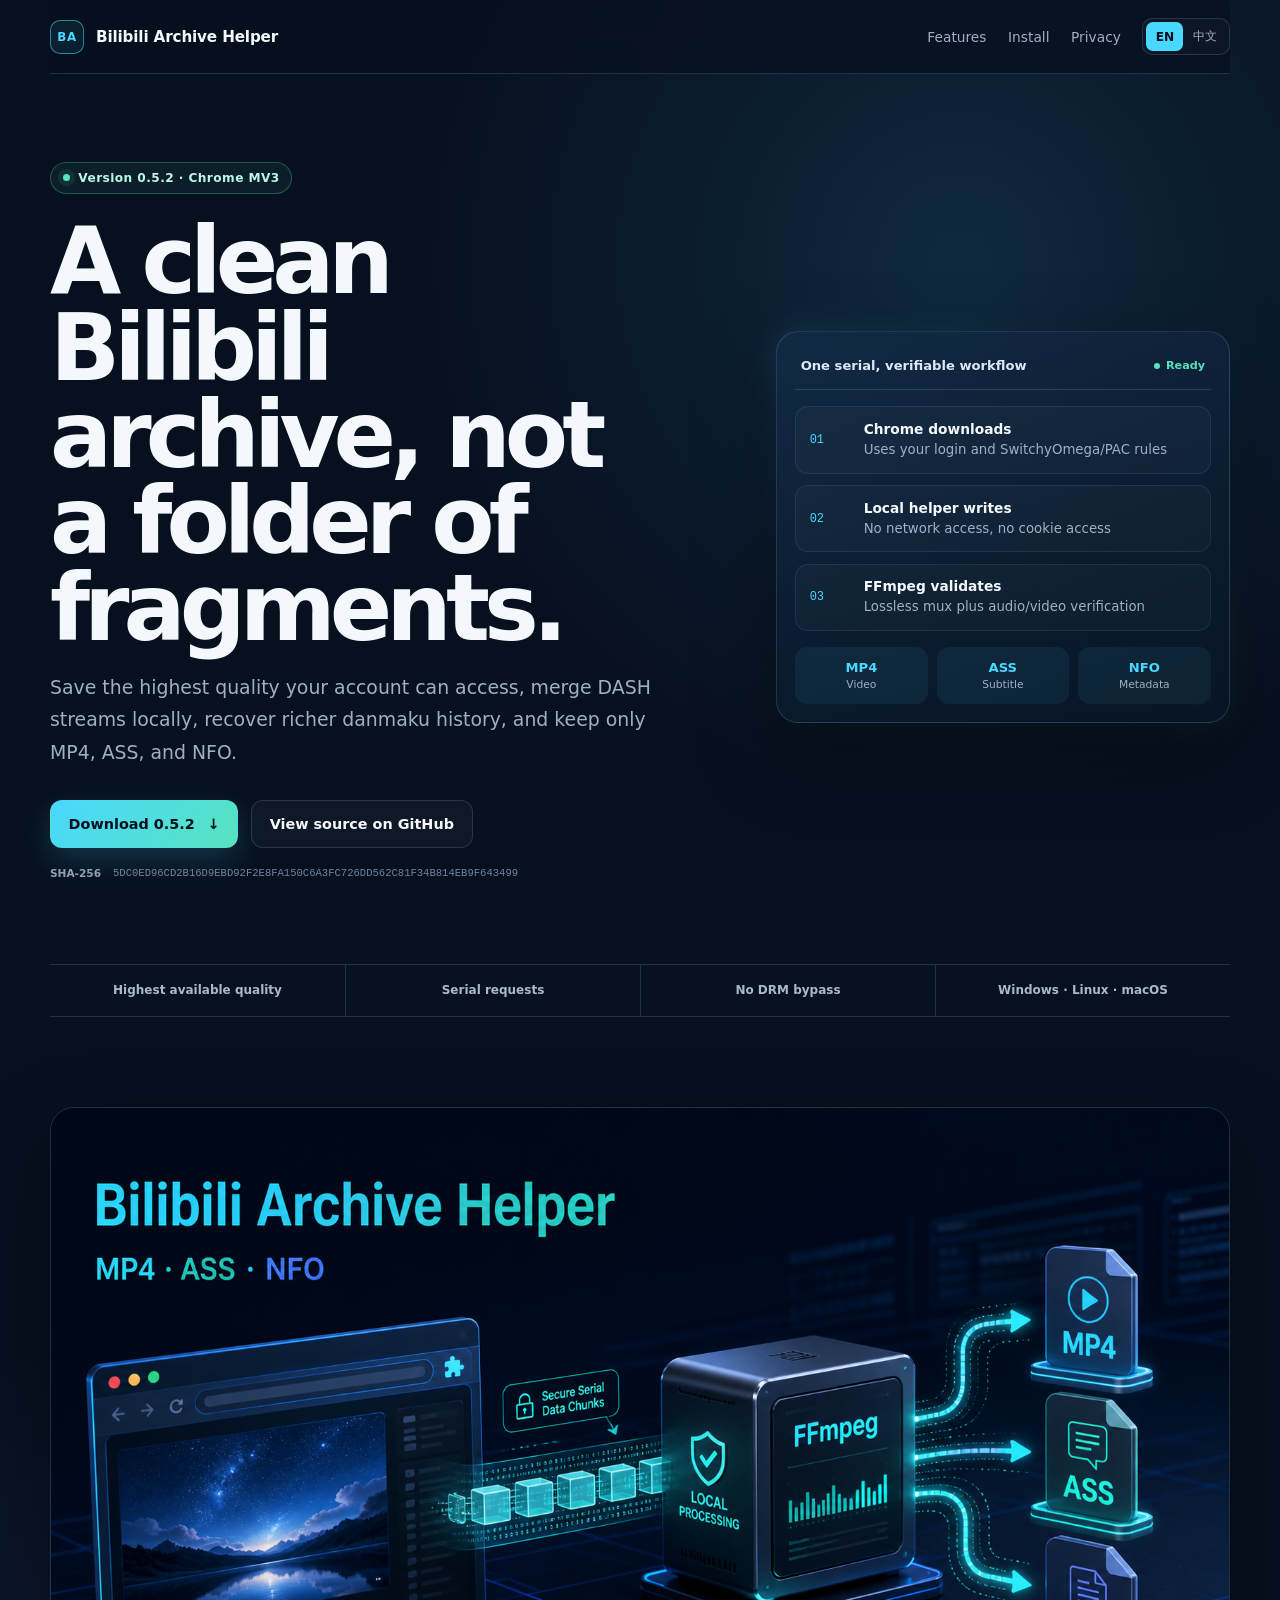
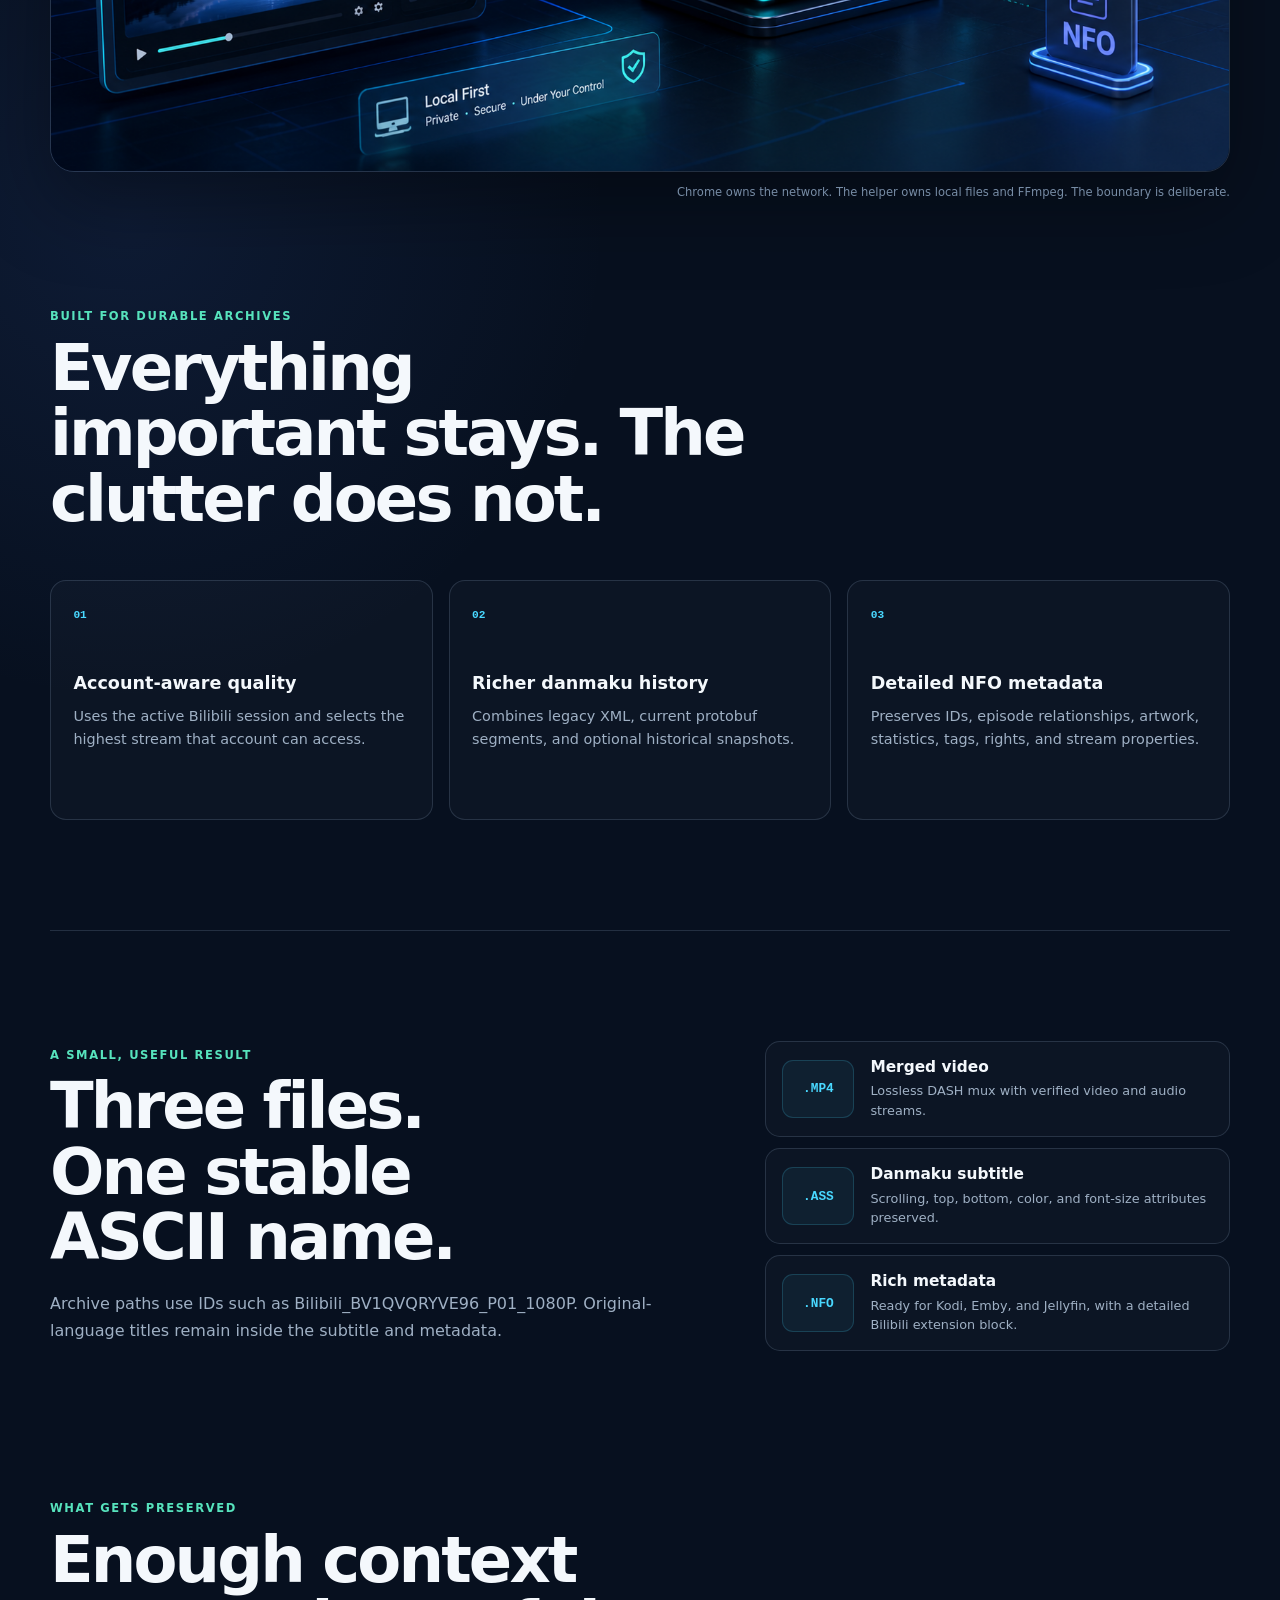
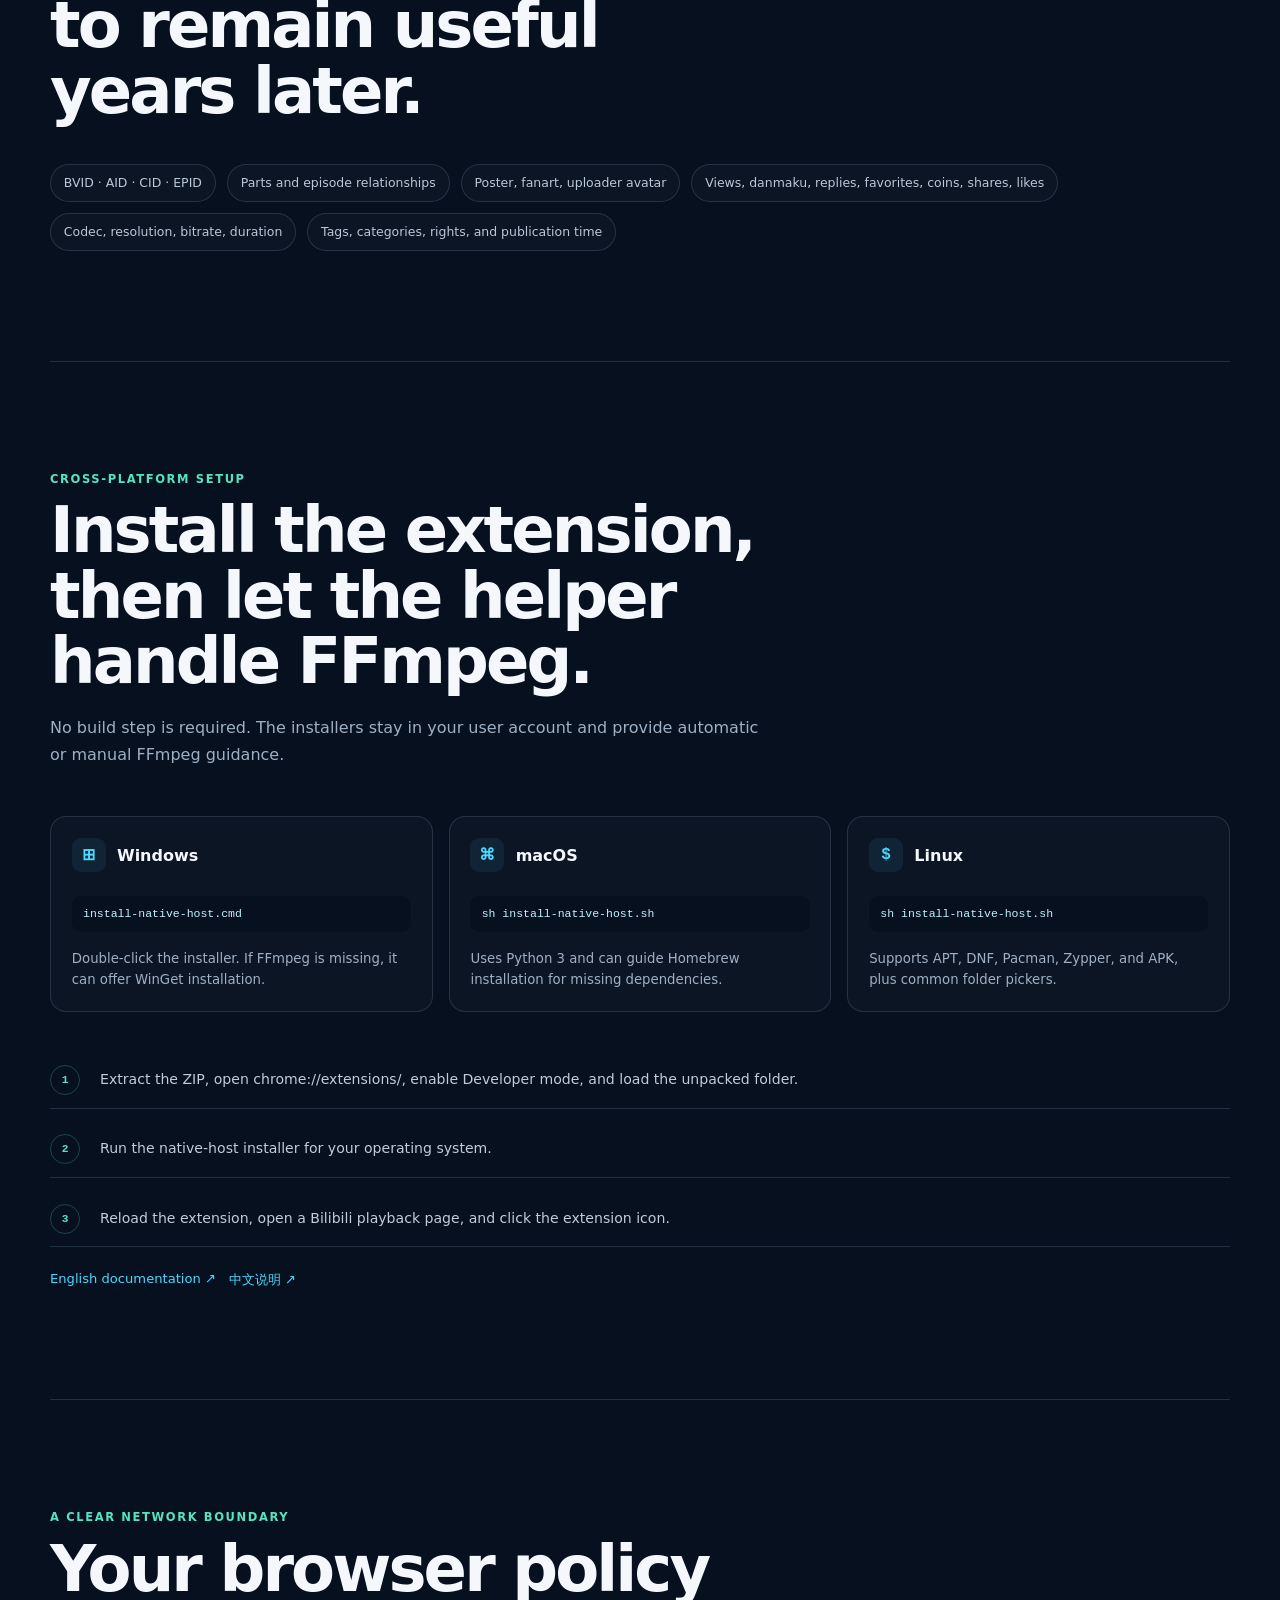
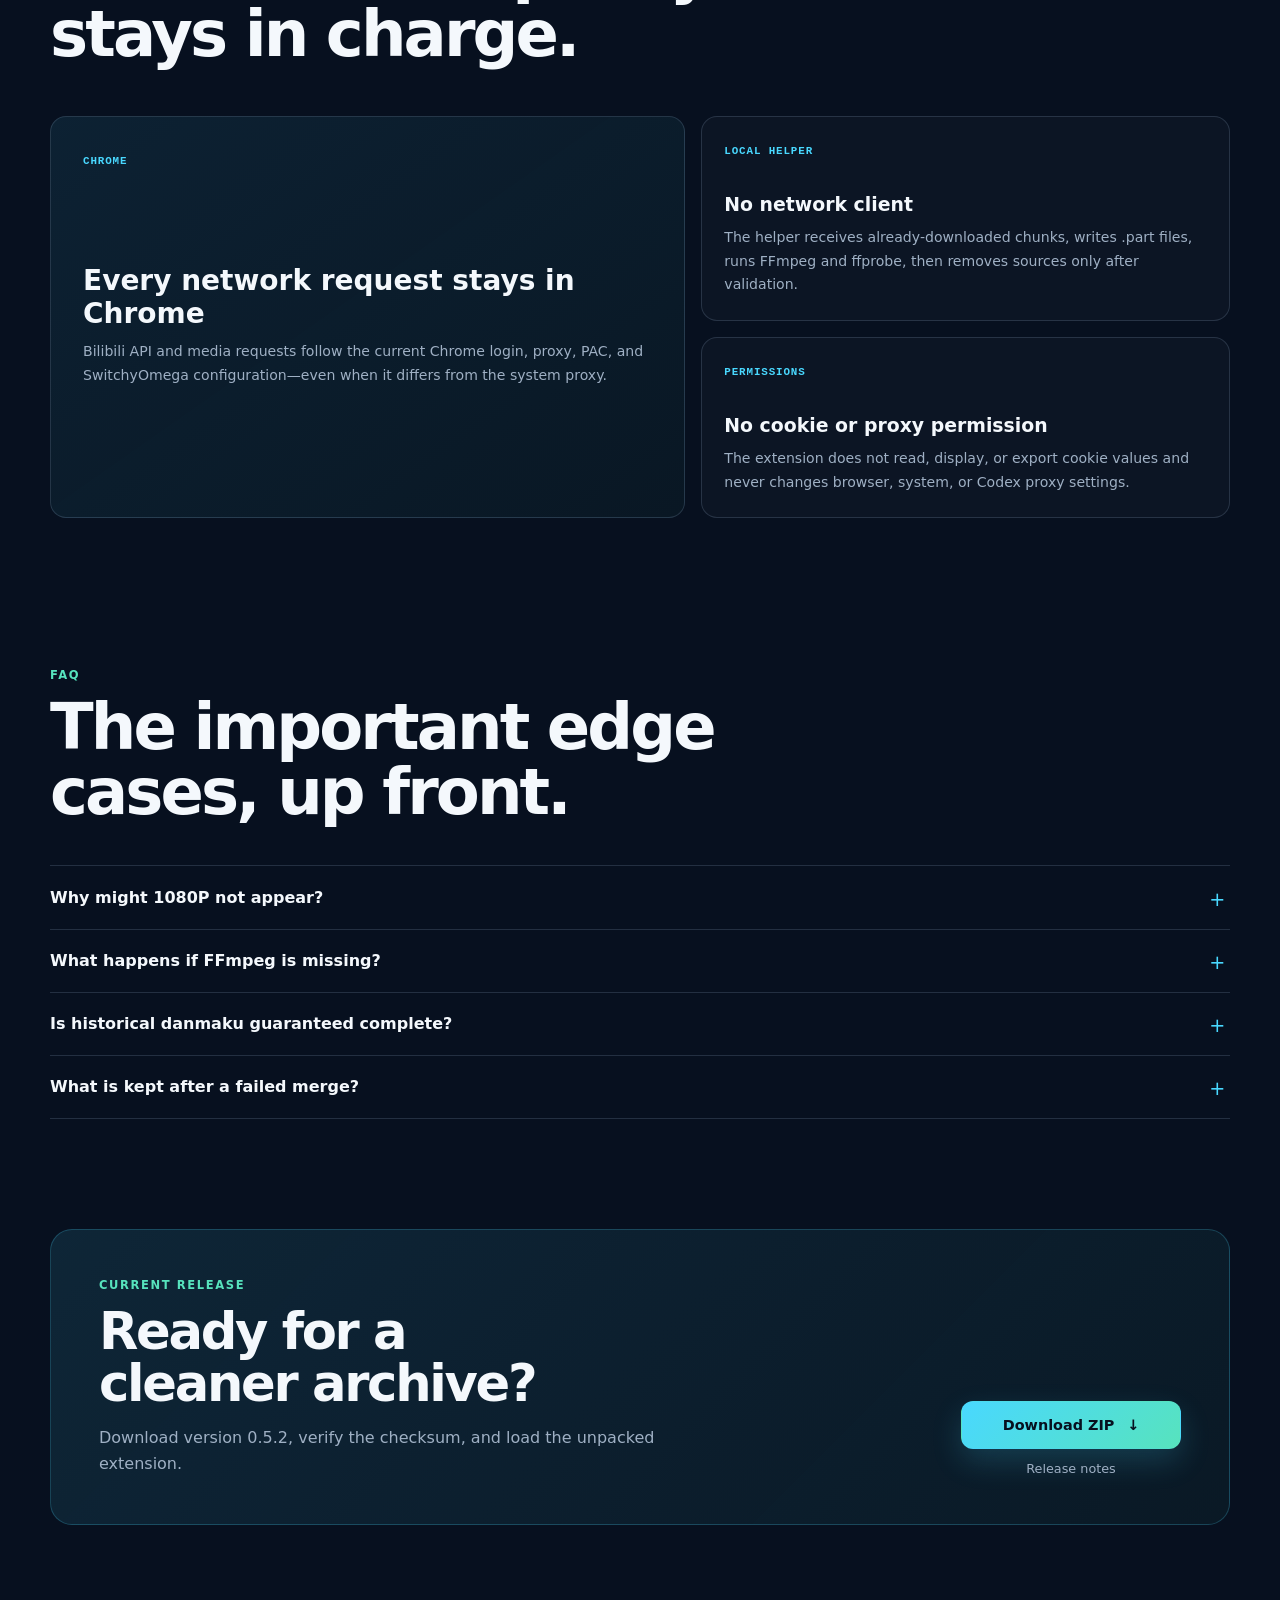
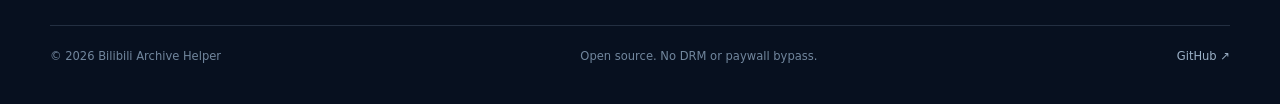
==== docs/index.html @ f1ebb1c5 "Add bilingual GitHub Pages website" ====
<!doctype html>
<html lang="en" data-language="en">
  <head>
    <meta charset="utf-8">
    <meta name="viewport" content="width=device-width, initial-scale=1">
    <meta name="theme-color" content="#07101f">
    <meta name="description" content="Archive Bilibili videos as a clean MP4, ASS subtitle, and rich NFO metadata set.">
    <meta property="og:type" content="website">
    <meta property="og:title" content="Bilibili Archive Helper">
    <meta property="og:description" content="Clean MP4, ASS, and NFO archives from the Bilibili page already open in Chrome.">
    <meta property="og:url" content="https://zhendongjia.github.io/bilibili-archive-helper/">
    <meta property="og:image" content="https://zhendongjia.github.io/bilibili-archive-helper/assets/archive-workflow.png">
    <meta name="twitter:card" content="summary_large_image">
    <meta name="twitter:title" content="Bilibili Archive Helper">
    <meta name="twitter:description" content="Clean MP4, ASS, and NFO archives from the Bilibili page already open in Chrome.">
    <meta name="twitter:image" content="https://zhendongjia.github.io/bilibili-archive-helper/assets/archive-workflow.png">
    <title>Bilibili Archive Helper</title>
    <link rel="icon" href="favicon.svg" type="image/svg+xml">
    <link rel="stylesheet" href="styles.css">
  </head>
  <body>
    <a class="skip-link" href="#main" data-copy="skip">Skip to content</a>
    <header class="site-header">
      <a class="brand" href="#top" aria-label="Bilibili Archive Helper home">
        <span class="brand-mark" aria-hidden="true">BA</span>
        <span>Bilibili Archive Helper</span>
      </a>
      <nav class="header-actions" aria-label="Primary navigation">
        <a href="#features" data-copy="navFeatures">Features</a>
        <a href="#install" data-copy="navInstall">Install</a>
        <a href="#privacy" data-copy="navPrivacy">Privacy</a>
        <div class="language-switch" role="group" aria-label="Language">
          <button type="button" data-language-choice="en" aria-pressed="true">EN</button>
          <button type="button" data-language-choice="zh-CN" aria-pressed="false">中文</button>
        </div>
      </nav>
    </header>

    <main id="main">
      <section class="hero" id="top">
        <div class="hero-copy">
          <div class="release-pill">
            <span class="pulse" aria-hidden="true"></span>
            <span data-copy="releaseLabel">Version 0.5.2 · Chrome MV3</span>
          </div>
          <h1 data-copy="heroTitle">A clean Bilibili archive, not a folder of fragments.</h1>
          <p class="hero-lede" data-copy="heroLede">Save the highest quality your account can access, merge DASH streams locally, recover richer danmaku history, and keep only MP4, ASS, and NFO.</p>
          <div class="hero-actions">
            <a class="button button-primary" href="https://github.com/zhendongjia/bilibili-archive-helper/releases/download/v0.5.2/Bilibili-Archive-Helper-0.5.2.zip" data-download>
              <span data-copy="download">Download 0.5.2</span>
              <span aria-hidden="true">↓</span>
            </a>
            <a class="button button-secondary" href="https://github.com/zhendongjia/bilibili-archive-helper" data-copy="viewSource">View source on GitHub</a>
          </div>
          <p class="checksum"><span>SHA-256</span><code>5DC0ED96CD2B16D9EBD92F2E8FA150C6A3FC726DD562C81F34B814EB9F643499</code></p>
        </div>

        <div class="workflow-card" aria-label="Archive workflow">
          <div class="workflow-head">
            <span data-copy="workflowTitle">One serial, verifiable workflow</span>
            <span class="status-dot" data-copy="ready">Ready</span>
          </div>
          <ol class="workflow-list">
            <li>
              <span class="step-index">01</span>
              <div><strong data-copy="flowChrome">Chrome downloads</strong><small data-copy="flowChromeDetail">Uses your login and SwitchyOmega/PAC rules</small></div>
            </li>
            <li>
              <span class="step-index">02</span>
              <div><strong data-copy="flowHelper">Local helper writes</strong><small data-copy="flowHelperDetail">No network access, no cookie access</small></div>
            </li>
            <li>
              <span class="step-index">03</span>
              <div><strong data-copy="flowFfmpeg">FFmpeg validates</strong><small data-copy="flowFfmpegDetail">Lossless mux plus audio/video verification</small></div>
            </li>
          </ol>
          <div class="output-row" aria-label="Final output files">
            <span><b>MP4</b><small data-copy="videoFile">Video</small></span>
            <span><b>ASS</b><small data-copy="subtitleFile">Subtitle</small></span>
            <span><b>NFO</b><small data-copy="metadataFile">Metadata</small></span>
          </div>
        </div>
      </section>

      <section class="trust-strip" aria-label="Key properties">
        <span data-copy="trustOne">Highest available quality</span>
        <span data-copy="trustTwo">Serial requests</span>
        <span data-copy="trustThree">No DRM bypass</span>
        <span data-copy="trustFour">Windows · Linux · macOS</span>
      </section>

      <figure class="product-visual">
        <img src="assets/archive-workflow.png" width="1672" height="941" alt="Chrome sends serial media chunks to a local FFmpeg helper, which creates MP4, ASS, and NFO files" data-alt-copy="visualAlt">
        <figcaption data-copy="visualCaption">Chrome owns the network. The helper owns local files and FFmpeg. The boundary is deliberate.</figcaption>
      </figure>

      <section class="section" id="features">
        <div class="section-heading">
          <p class="eyebrow" data-copy="featuresEyebrow">Built for durable archives</p>
          <h2 data-copy="featuresTitle">Everything important stays. The clutter does not.</h2>
        </div>
        <div class="feature-grid">
          <article>
            <span class="feature-number">01</span>
            <h3 data-copy="featureQualityTitle">Account-aware quality</h3>
            <p data-copy="featureQualityBody">Uses the active Bilibili session and selects the highest stream that account can access.</p>
          </article>
          <article>
            <span class="feature-number">02</span>
            <h3 data-copy="featureDanmakuTitle">Richer danmaku history</h3>
            <p data-copy="featureDanmakuBody">Combines legacy XML, current protobuf segments, and optional historical snapshots.</p>
          </article>
          <article>
            <span class="feature-number">03</span>
            <h3 data-copy="featureMetadataTitle">Detailed NFO metadata</h3>
            <p data-copy="featureMetadataBody">Preserves IDs, episode relationships, artwork, statistics, tags, rights, and stream properties.</p>
          </article>
        </div>
      </section>

      <section class="section output-section" id="output">
        <div class="section-heading compact-heading">
          <p class="eyebrow" data-copy="outputEyebrow">A small, useful result</p>
          <h2 data-copy="outputTitle">Three files. One stable ASCII name.</h2>
          <p class="section-lede" data-copy="outputLede">Archive paths use IDs such as Bilibili_BV1QVQRYVE96_P01_1080P. Original-language titles remain inside the subtitle and metadata.</p>
        </div>
        <div class="file-stack">
          <article>
            <span class="file-extension">.mp4</span>
            <div><h3 data-copy="mp4Title">Merged video</h3><p data-copy="mp4Body">Lossless DASH mux with verified video and audio streams.</p></div>
          </article>
          <article>
            <span class="file-extension">.ass</span>
            <div><h3 data-copy="assTitle">Danmaku subtitle</h3><p data-copy="assBody">Scrolling, top, bottom, color, and font-size attributes preserved.</p></div>
          </article>
          <article>
            <span class="file-extension">.nfo</span>
            <div><h3 data-copy="nfoTitle">Rich metadata</h3><p data-copy="nfoBody">Ready for Kodi, Emby, and Jellyfin, with a detailed Bilibili extension block.</p></div>
          </article>
        </div>
      </section>

      <section class="section details-section">
        <div class="section-heading compact-heading">
          <p class="eyebrow" data-copy="detailsEyebrow">What gets preserved</p>
          <h2 data-copy="detailsTitle">Enough context to remain useful years later.</h2>
        </div>
        <div class="detail-list" role="list">
          <span role="listitem">BVID · AID · CID · EPID</span>
          <span role="listitem" data-copy="detailEpisodes">Parts and episode relationships</span>
          <span role="listitem" data-copy="detailArtwork">Poster, fanart, uploader avatar</span>
          <span role="listitem" data-copy="detailStats">Views, danmaku, replies, favorites, coins, shares, likes</span>
          <span role="listitem" data-copy="detailStreams">Codec, resolution, bitrate, duration</span>
          <span role="listitem" data-copy="detailRights">Tags, categories, rights, and publication time</span>
        </div>
      </section>

      <section class="section install-section" id="install">
        <div class="section-heading">
          <p class="eyebrow" data-copy="installEyebrow">Cross-platform setup</p>
          <h2 data-copy="installTitle">Install the extension, then let the helper handle FFmpeg.</h2>
          <p class="section-lede" data-copy="installLede">No build step is required. The installers stay in your user account and provide automatic or manual FFmpeg guidance.</p>
        </div>
        <div class="platform-grid">
          <article>
            <div class="platform-head"><span class="platform-symbol" aria-hidden="true">⊞</span><h3>Windows</h3></div>
            <code>install-native-host.cmd</code>
            <p data-copy="windowsInstall">Double-click the installer. If FFmpeg is missing, it can offer WinGet installation.</p>
          </article>
          <article>
            <div class="platform-head"><span class="platform-symbol" aria-hidden="true">⌘</span><h3>macOS</h3></div>
            <code>sh install-native-host.sh</code>
            <p data-copy="macInstall">Uses Python 3 and can guide Homebrew installation for missing dependencies.</p>
          </article>
          <article>
            <div class="platform-head"><span class="platform-symbol" aria-hidden="true">$</span><h3>Linux</h3></div>
            <code>sh install-native-host.sh</code>
            <p data-copy="linuxInstall">Supports APT, DNF, Pacman, Zypper, and APK, plus common folder pickers.</p>
          </article>
        </div>
        <ol class="install-steps">
          <li><span>1</span><p data-copy="installStepOne">Extract the ZIP, open chrome://extensions/, enable Developer mode, and load the unpacked folder.</p></li>
          <li><span>2</span><p data-copy="installStepTwo">Run the native-host installer for your operating system.</p></li>
          <li><span>3</span><p data-copy="installStepThree">Reload the extension, open a Bilibili playback page, and click the extension icon.</p></li>
        </ol>
        <div class="docs-links">
          <a href="https://github.com/zhendongjia/bilibili-archive-helper/blob/main/README.md" data-copy="englishDocs">English documentation ↗</a>
          <a href="https://github.com/zhendongjia/bilibili-archive-helper/blob/main/README.zh-CN.md" data-copy="chineseDocs">中文说明 ↗</a>
        </div>
      </section>

      <section class="section privacy-section" id="privacy">
        <div class="section-heading compact-heading">
          <p class="eyebrow" data-copy="privacyEyebrow">A clear network boundary</p>
          <h2 data-copy="privacyTitle">Your browser policy stays in charge.</h2>
        </div>
        <div class="privacy-grid">
          <article class="privacy-primary">
            <span class="privacy-label">Chrome</span>
            <h3 data-copy="chromeBoundaryTitle">Every network request stays in Chrome</h3>
            <p data-copy="chromeBoundaryBody">Bilibili API and media requests follow the current Chrome login, proxy, PAC, and SwitchyOmega configuration—even when it differs from the system proxy.</p>
          </article>
          <article>
            <span class="privacy-label" data-copy="localHelperLabel">Local helper</span>
            <h3 data-copy="helperBoundaryTitle">No network client</h3>
            <p data-copy="helperBoundaryBody">The helper receives already-downloaded chunks, writes .part files, runs FFmpeg and ffprobe, then removes sources only after validation.</p>
          </article>
          <article>
            <span class="privacy-label" data-copy="permissionsLabel">Permissions</span>
            <h3 data-copy="permissionsTitle">No cookie or proxy permission</h3>
            <p data-copy="permissionsBody">The extension does not read, display, or export cookie values and never changes browser, system, or Codex proxy settings.</p>
          </article>
        </div>
      </section>

      <section class="section faq-section">
        <div class="section-heading compact-heading">
          <p class="eyebrow">FAQ</p>
          <h2 data-copy="faqTitle">The important edge cases, up front.</h2>
        </div>
        <div class="faq-list">
          <details>
            <summary data-copy="faq1080Question">Why might 1080P not appear?</summary>
            <p data-copy="faq1080Answer">The extension requests the highest stream available to the current signed-in account. Some qualities require login or membership, and the extension does not bypass those restrictions.</p>
          </details>
          <details>
            <summary data-copy="faqFfmpegQuestion">What happens if FFmpeg is missing?</summary>
            <p data-copy="faqFfmpegAnswer">The save page stops with installation guidance instead of silently leaving raw fragments. Installers can automate supported package managers or show manual commands.</p>
          </details>
          <details>
            <summary data-copy="faqDanmakuQuestion">Is historical danmaku guaranteed complete?</summary>
            <p data-copy="faqDanmakuAnswer">No. The extension merges every accessible source it can query, but comments already removed by the server cannot be restored.</p>
          </details>
          <details>
            <summary data-copy="faqFailureQuestion">What is kept after a failed merge?</summary>
            <p data-copy="faqFailureAnswer">Complete source streams are retained to prevent data loss. After a successful ffprobe validation, the intermediate streams are deleted.</p>
          </details>
        </div>
      </section>

      <section class="download-panel">
        <div>
          <p class="eyebrow" data-copy="downloadEyebrow">Current release</p>
          <h2 data-copy="downloadTitle">Ready for a cleaner archive?</h2>
          <p data-copy="downloadBody">Download version 0.5.2, verify the checksum, and load the unpacked extension.</p>
        </div>
        <div class="download-panel-actions">
          <a class="button button-primary" href="https://github.com/zhendongjia/bilibili-archive-helper/releases/download/v0.5.2/Bilibili-Archive-Helper-0.5.2.zip"><span data-copy="downloadZip">Download ZIP</span><span aria-hidden="true">↓</span></a>
          <a class="release-link" href="https://github.com/zhendongjia/bilibili-archive-helper/releases/tag/v0.5.2" data-copy="releaseNotes">Release notes</a>
        </div>
      </section>
    </main>

    <footer class="site-footer">
      <span>© 2026 Bilibili Archive Helper</span>
      <span data-copy="footerNote">Open source. No DRM or paywall bypass.</span>
      <a href="https://github.com/zhendongjia/bilibili-archive-helper">GitHub ↗</a>
    </footer>

    <script src="app.js"></script>
  </body>
</html>
---- docs/styles.css ----
:root {
  color-scheme: dark;
  --bg: #07101f;
  --bg-soft: #0b1729;
  --panel: rgba(14, 30, 51, 0.78);
  --panel-strong: #10233a;
  --line: rgba(163, 190, 220, 0.18);
  --text: #f4f8fc;
  --muted: #9fb0c4;
  --cyan: #49d8ff;
  --teal: #57e3bd;
  --blue: #6d8fff;
  --shadow: 0 30px 80px rgba(0, 0, 0, 0.35);
  --radius: 22px;
  font-family: Inter, ui-sans-serif, system-ui, -apple-system, BlinkMacSystemFont, "Segoe UI", sans-serif;
}

* { box-sizing: border-box; }
html { scroll-behavior: smooth; }
body {
  margin: 0;
  min-width: 320px;
  color: var(--text);
  background:
    radial-gradient(circle at 75% 4%, rgba(44, 126, 175, 0.22), transparent 34rem),
    radial-gradient(circle at 10% 28%, rgba(63, 105, 201, 0.13), transparent 30rem),
    var(--bg);
}

a { color: inherit; }
button, a { -webkit-tap-highlight-color: transparent; }
.skip-link { position: fixed; left: 1rem; top: -4rem; z-index: 100; padding: .75rem 1rem; background: white; color: #07101f; border-radius: 8px; }
.skip-link:focus { top: 1rem; }

.site-header {
  position: sticky;
  top: 0;
  z-index: 20;
  display: flex;
  align-items: center;
  justify-content: space-between;
  width: min(1180px, calc(100% - 40px));
  margin: 0 auto;
  padding: 18px 0;
  background: rgba(7, 16, 31, 0.76);
  backdrop-filter: blur(18px);
  border-bottom: 1px solid var(--line);
}

.brand { display: inline-flex; align-items: center; gap: .75rem; text-decoration: none; font-size: .95rem; font-weight: 760; letter-spacing: -.01em; }
.brand-mark { display: grid; place-items: center; width: 34px; height: 34px; border: 1px solid rgba(73,216,255,.55); border-radius: 10px; color: var(--cyan); background: rgba(73,216,255,.08); font-size: .74rem; letter-spacing: .06em; }
.header-actions { display: flex; align-items: center; gap: 1.35rem; }
.header-actions > a { color: var(--muted); text-decoration: none; font-size: .86rem; }
.header-actions > a:hover { color: var(--text); }
.language-switch { display: flex; padding: 3px; border: 1px solid var(--line); border-radius: 10px; background: rgba(255,255,255,.025); }
.language-switch button { border: 0; border-radius: 7px; padding: .38rem .58rem; color: var(--muted); background: transparent; cursor: pointer; font: inherit; font-size: .76rem; }
.language-switch button[aria-pressed="true"] { color: #07101f; background: var(--cyan); font-weight: 800; }

main { overflow: hidden; }
.hero { display: grid; grid-template-columns: minmax(0, 1.05fr) minmax(360px, .75fr); gap: clamp(2.5rem, 7vw, 7.5rem); align-items: center; width: min(1180px, calc(100% - 40px)); min-height: 690px; margin: 0 auto; padding: 88px 0 72px; }
.release-pill { display: inline-flex; align-items: center; gap: .55rem; padding: .48rem .72rem; border: 1px solid rgba(87,227,189,.28); border-radius: 999px; color: #bbf7e6; background: rgba(87,227,189,.07); font-size: .76rem; font-weight: 700; letter-spacing: .035em; }
.pulse { width: 7px; height: 7px; border-radius: 50%; background: var(--teal); box-shadow: 0 0 0 5px rgba(87,227,189,.09); }
h1 { max-width: 760px; margin: 1.55rem 0 1.2rem; font-size: clamp(3.2rem, 7.2vw, 6.7rem); line-height: .94; letter-spacing: -.065em; font-weight: 780; text-wrap: balance; }
.hero-lede { max-width: 680px; margin: 0; color: var(--muted); font-size: clamp(1rem, 1.5vw, 1.18rem); line-height: 1.72; }
.hero-actions { display: flex; flex-wrap: wrap; gap: .8rem; margin: 2rem 0 1.1rem; }
.button { display: inline-flex; align-items: center; justify-content: center; gap: .8rem; min-height: 48px; padding: .75rem 1.1rem; border: 1px solid var(--line); border-radius: 12px; text-decoration: none; font-size: .9rem; font-weight: 760; transition: transform .2s ease, border-color .2s ease, background .2s ease; }
.button:hover { transform: translateY(-2px); }
.button-primary { color: #07101f; border-color: transparent; background: linear-gradient(135deg, var(--cyan), var(--teal)); box-shadow: 0 12px 30px rgba(73,216,255,.18); }
.button-secondary { background: rgba(255,255,255,.035); }
.button-secondary:hover { border-color: rgba(73,216,255,.42); }
.checksum { display: flex; align-items: flex-start; gap: .75rem; max-width: 620px; color: #6f849d; font-size: .66rem; line-height: 1.5; }
.checksum span { color: #8da1b8; font-weight: 800; white-space: nowrap; }
.checksum code { overflow-wrap: anywhere; }

.workflow-card { position: relative; padding: 1.15rem; border: 1px solid var(--line); border-radius: var(--radius); background: linear-gradient(160deg, rgba(18,41,68,.9), rgba(8,20,36,.94)); box-shadow: var(--shadow); }
.workflow-card::before { content: ""; position: absolute; inset: -1px; z-index: -1; border-radius: inherit; background: linear-gradient(145deg, rgba(73,216,255,.25), transparent 35%, rgba(87,227,189,.15)); filter: blur(15px); opacity: .6; }
.workflow-head { display: flex; align-items: center; justify-content: space-between; padding: .45rem .35rem 1.05rem; border-bottom: 1px solid var(--line); color: #dce8f5; font-size: .82rem; font-weight: 760; }
.status-dot { color: var(--teal); font-size: .7rem; }
.status-dot::before { content: ""; display: inline-block; width: 6px; height: 6px; margin-right: .4rem; border-radius: 50%; background: currentColor; }
.workflow-list { display: grid; gap: .72rem; margin: 1rem 0; padding: 0; list-style: none; }
.workflow-list li { display: grid; grid-template-columns: 42px 1fr; align-items: center; gap: .75rem; padding: .85rem; border: 1px solid rgba(158,190,222,.11); border-radius: 13px; background: rgba(255,255,255,.022); }
.step-index { color: var(--cyan); font-family: ui-monospace, SFMono-Regular, Consolas, monospace; font-size: .75rem; }
.workflow-list strong, .workflow-list small { display: block; }
.workflow-list strong { font-size: .86rem; }
.workflow-list small { margin-top: .25rem; color: var(--muted); line-height: 1.35; }
.output-row { display: grid; grid-template-columns: repeat(3, 1fr); gap: .55rem; }
.output-row span { display: grid; gap: .2rem; padding: .8rem; border-radius: 12px; text-align: center; background: rgba(73,216,255,.065); }
.output-row b { color: var(--cyan); font-size: .82rem; }
.output-row small { color: var(--muted); font-size: .67rem; }

.trust-strip { display: grid; grid-template-columns: repeat(4, 1fr); width: min(1180px, calc(100% - 40px)); margin: 0 auto; border-block: 1px solid var(--line); }
.trust-strip span { padding: 1.15rem .9rem; color: #aab9ca; text-align: center; font-size: .75rem; font-weight: 650; }
.trust-strip span + span { border-left: 1px solid var(--line); }

.product-visual { width: min(1180px, calc(100% - 40px)); margin: 90px auto 0; }
.product-visual img { display: block; width: 100%; height: auto; border: 1px solid var(--line); border-radius: 24px; box-shadow: var(--shadow); }
.product-visual figcaption { margin-top: .85rem; color: #778ca5; text-align: right; font-size: .72rem; }

.section { width: min(1180px, calc(100% - 40px)); margin: 0 auto; padding: 110px 0; }
.section-heading { max-width: 720px; }
.eyebrow { margin: 0 0 .8rem; color: var(--teal); font-size: .72rem; font-weight: 800; letter-spacing: .14em; text-transform: uppercase; }
h2 { margin: 0; font-size: clamp(2.3rem, 5vw, 4.5rem); line-height: 1.02; letter-spacing: -.045em; text-wrap: balance; }
.feature-grid { display: grid; grid-template-columns: repeat(3, 1fr); gap: 1rem; margin-top: 3rem; }
.feature-grid article { min-height: 240px; padding: 1.4rem; border: 1px solid var(--line); border-radius: 16px; background: rgba(255,255,255,.025); }
.feature-number { color: var(--cyan); font: 700 .7rem ui-monospace, SFMono-Regular, Consolas, monospace; }
.feature-grid h3 { margin: 3.2rem 0 .7rem; font-size: 1.1rem; }
.feature-grid p { margin: 0; color: var(--muted); font-size: .9rem; line-height: 1.65; }

.compact-heading { max-width: 820px; }
.section-lede { max-width: 720px; margin: 1.25rem 0 0; color: var(--muted); font-size: 1rem; line-height: 1.7; }
.output-section { display: grid; grid-template-columns: minmax(0, 1fr) minmax(360px, .75fr); gap: 6rem; align-items: center; border-top: 1px solid var(--line); }
.file-stack { display: grid; gap: .7rem; }
.file-stack article { display: grid; grid-template-columns: 72px 1fr; gap: 1rem; align-items: center; padding: 1rem; border: 1px solid var(--line); border-radius: 15px; background: rgba(255,255,255,.025); }
.file-extension { display: grid; place-items: center; height: 58px; border: 1px solid rgba(73,216,255,.18); border-radius: 11px; color: var(--cyan); background: rgba(73,216,255,.06); font: 800 .8rem ui-monospace, SFMono-Regular, Consolas, monospace; text-transform: uppercase; }
.file-stack h3 { margin: 0 0 .35rem; font-size: .96rem; }
.file-stack p { margin: 0; color: var(--muted); font-size: .8rem; line-height: 1.5; }

.details-section { padding-top: 40px; }
.detail-list { display: flex; flex-wrap: wrap; gap: .7rem; margin-top: 2.5rem; }
.detail-list span { padding: .65rem .8rem; border: 1px solid var(--line); border-radius: 999px; color: #b9c7d6; background: rgba(255,255,255,.025); font-size: .78rem; }

.install-section { border-top: 1px solid var(--line); }
.platform-grid { display: grid; grid-template-columns: repeat(3, 1fr); gap: 1rem; margin-top: 3rem; }
.platform-grid article { padding: 1.3rem; border: 1px solid var(--line); border-radius: 16px; background: rgba(255,255,255,.025); }
.platform-head { display: flex; align-items: center; gap: .7rem; margin-bottom: 1.5rem; }
.platform-head h3 { margin: 0; font-size: 1rem; }
.platform-symbol { display: grid; place-items: center; width: 34px; height: 34px; border-radius: 9px; color: var(--cyan); background: rgba(73,216,255,.08); font: 800 1rem ui-monospace, SFMono-Regular, Consolas, monospace; }
.platform-grid code { display: block; overflow-x: auto; padding: .7rem; border-radius: 9px; color: #bff3ff; background: #07101f; font-size: .72rem; white-space: nowrap; }
.platform-grid p { margin: 1rem 0 0; color: var(--muted); font-size: .83rem; line-height: 1.6; }
.install-steps { display: grid; gap: .8rem; margin: 2.5rem 0 0; padding: 0; list-style: none; }
.install-steps li { display: grid; grid-template-columns: 34px 1fr; align-items: center; gap: 1rem; padding: .8rem 0; border-bottom: 1px solid var(--line); }
.install-steps li > span { display: grid; place-items: center; width: 30px; height: 30px; border: 1px solid rgba(87,227,189,.25); border-radius: 50%; color: var(--teal); font: 800 .7rem ui-monospace, SFMono-Regular, Consolas, monospace; }
.install-steps p { margin: 0; color: #c0ccda; font-size: .88rem; line-height: 1.55; }
.docs-links { display: flex; flex-wrap: wrap; gap: .8rem; margin-top: 1.5rem; }
.docs-links a { color: var(--cyan); font-size: .82rem; text-decoration: none; }
.docs-links a:hover { text-decoration: underline; }

.privacy-section { border-top: 1px solid var(--line); }
.privacy-grid { display: grid; grid-template-columns: 1.2fr 1fr; gap: 1rem; margin-top: 3rem; }
.privacy-grid article { padding: 1.4rem; border: 1px solid var(--line); border-radius: 16px; background: rgba(255,255,255,.025); }
.privacy-grid .privacy-primary { grid-row: span 2; padding: 2rem; background: linear-gradient(145deg, rgba(73,216,255,.09), rgba(87,227,189,.035)); }
.privacy-label { color: var(--cyan); font: 800 .68rem ui-monospace, SFMono-Regular, Consolas, monospace; letter-spacing: .08em; text-transform: uppercase; }
.privacy-grid h3 { margin: 2.2rem 0 .65rem; font-size: 1.18rem; }
.privacy-primary h3 { margin-top: 6rem; font-size: 1.75rem; }
.privacy-grid p { margin: 0; color: var(--muted); font-size: .88rem; line-height: 1.7; }

.faq-section { padding-top: 40px; }
.faq-list { margin-top: 2.5rem; border-top: 1px solid var(--line); }
.faq-list details { border-bottom: 1px solid var(--line); }
.faq-list summary { position: relative; padding: 1.35rem 2.5rem 1.35rem 0; cursor: pointer; list-style: none; font-weight: 690; }
.faq-list summary::-webkit-details-marker { display: none; }
.faq-list summary::after { content: "+"; position: absolute; right: .3rem; color: var(--cyan); font-size: 1.2rem; font-weight: 400; }
.faq-list details[open] summary::after { content: "–"; }
.faq-list p { max-width: 820px; margin: -.35rem 0 1.4rem; color: var(--muted); font-size: .88rem; line-height: 1.7; }

.download-panel { display: flex; align-items: end; justify-content: space-between; gap: 2rem; width: min(1180px, calc(100% - 40px)); margin: 0 auto 100px; padding: clamp(1.6rem, 4vw, 3rem); border: 1px solid rgba(73,216,255,.22); border-radius: 22px; background: linear-gradient(135deg, rgba(73,216,255,.11), rgba(87,227,189,.045)); }
.download-panel h2 { max-width: 700px; font-size: clamp(2rem, 4vw, 3.7rem); }
.download-panel p:not(.eyebrow) { max-width: 600px; margin: 1rem 0 0; color: var(--muted); line-height: 1.6; }
.download-panel-actions { display: grid; gap: .75rem; min-width: 220px; }
.release-link { color: var(--muted); text-align: center; text-decoration: none; font-size: .8rem; }
.release-link:hover { color: var(--text); }

.site-footer { display: flex; justify-content: space-between; gap: 1rem; width: min(1180px, calc(100% - 40px)); margin: 0 auto; padding: 1.4rem 0 2.5rem; border-top: 1px solid var(--line); color: #71869d; font-size: .72rem; }
.site-footer a { color: #9bb0c6; text-decoration: none; }

@media (max-width: 860px) {
  .site-header { width: min(100% - 28px, 1180px); }
  .header-actions > a { display: none; }
  .hero { grid-template-columns: 1fr; width: min(100% - 28px, 680px); min-height: auto; padding-top: 70px; }
  h1 { font-size: clamp(3rem, 14vw, 5.2rem); }
  .workflow-card { max-width: 620px; }
  .trust-strip { grid-template-columns: repeat(2, 1fr); width: min(100% - 28px, 680px); }
  .trust-strip span:nth-child(3) { border-left: 0; border-top: 1px solid var(--line); }
  .trust-strip span:nth-child(4) { border-top: 1px solid var(--line); }
  .section { width: min(100% - 28px, 680px); padding: 80px 0; }
  .product-visual { width: min(100% - 28px, 680px); margin-top: 70px; }
  .product-visual figcaption { text-align: left; }
  .feature-grid { grid-template-columns: 1fr; }
  .feature-grid article { min-height: auto; }
  .feature-grid h3 { margin-top: 2rem; }
  .output-section { grid-template-columns: 1fr; gap: 3rem; }
  .platform-grid { grid-template-columns: 1fr; }
  .privacy-grid { grid-template-columns: 1fr; }
  .privacy-grid .privacy-primary { grid-row: auto; }
  .privacy-primary h3 { margin-top: 3rem; }
  .download-panel { align-items: stretch; width: min(100% - 28px, 680px); margin-bottom: 70px; flex-direction: column; }
  .download-panel-actions { min-width: 0; }
  .site-footer { width: min(100% - 28px, 680px); flex-wrap: wrap; }
}

@media (max-width: 520px) {
  .brand > span:last-child { display: none; }
  .hero { padding-top: 48px; gap: 2.5rem; }
  .hero-actions { display: grid; }
  .button { width: 100%; }
  .checksum { display: grid; }
  .output-row { grid-template-columns: 1fr; }
  .file-stack article { grid-template-columns: 58px 1fr; }
  .site-footer { display: grid; }
}

@media (prefers-reduced-motion: reduce) {
  html { scroll-behavior: auto; }
  *, *::before, *::after { transition: none !important; }
}
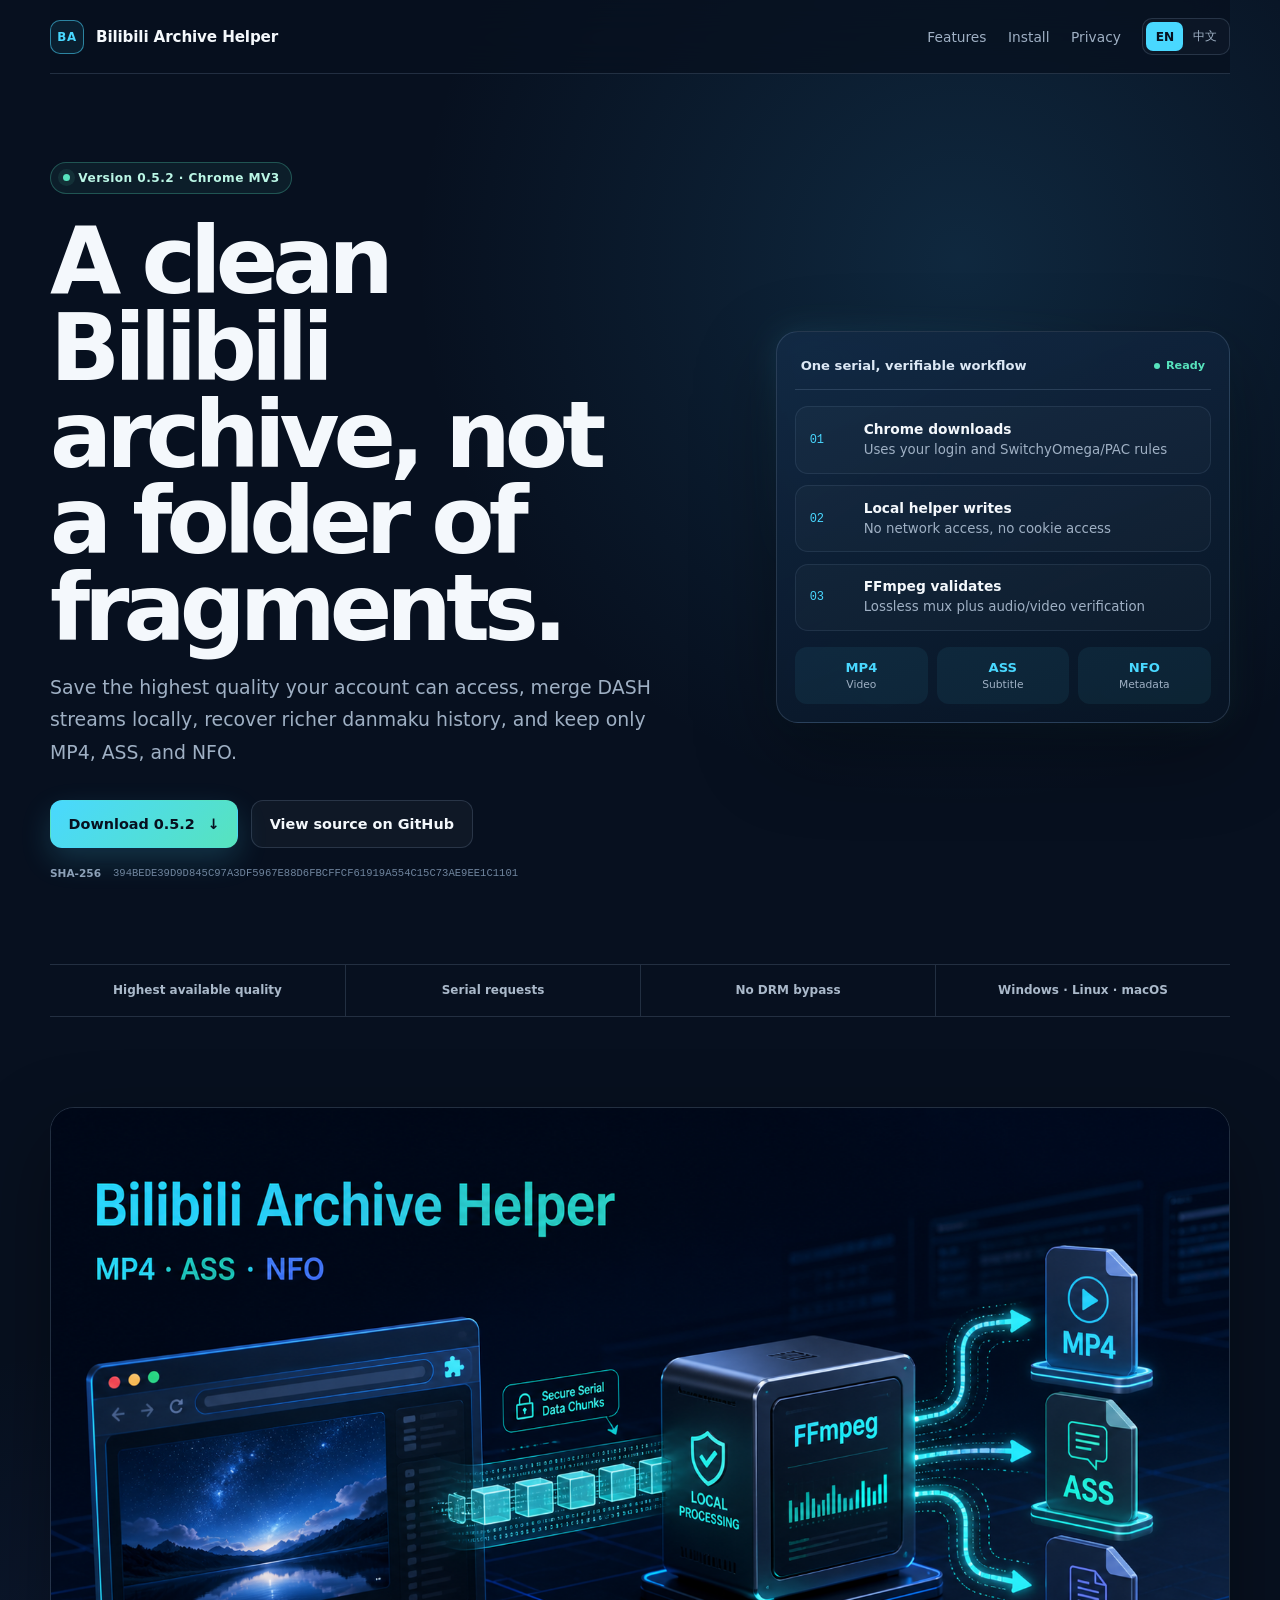
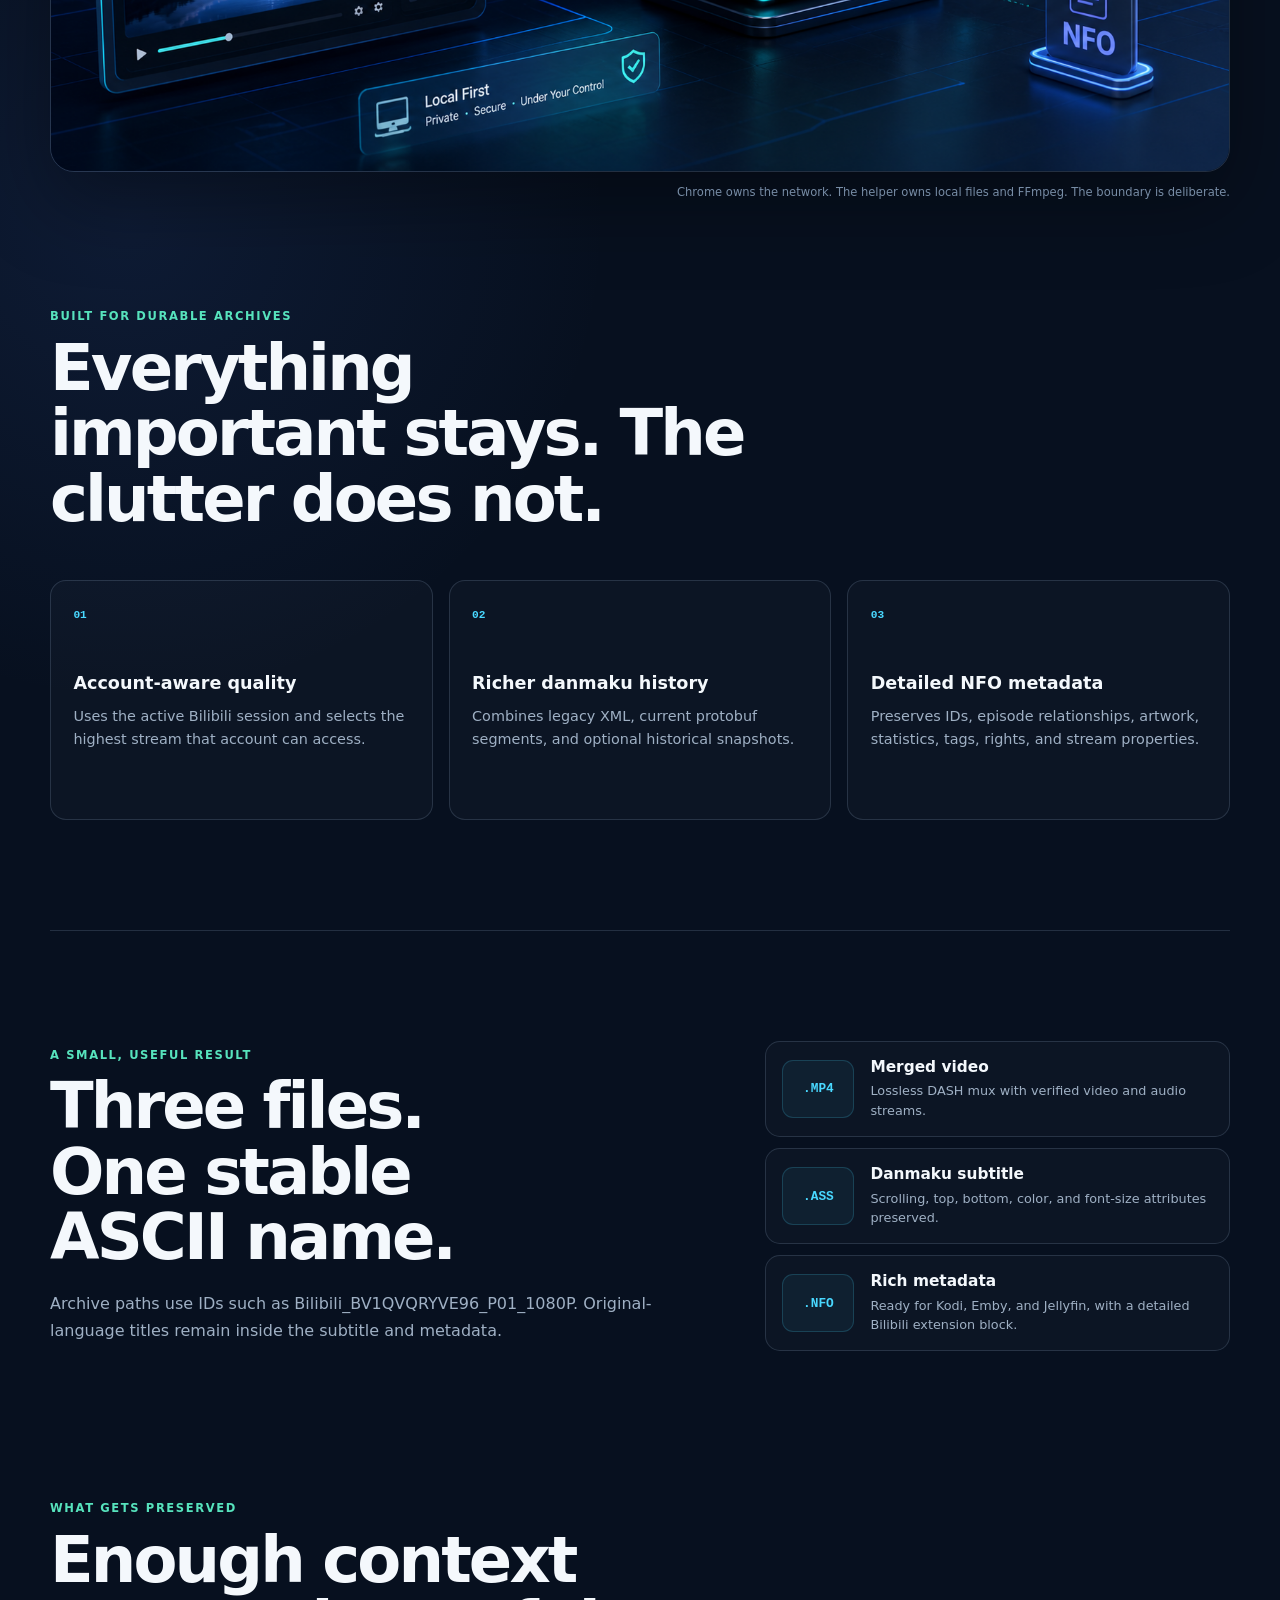
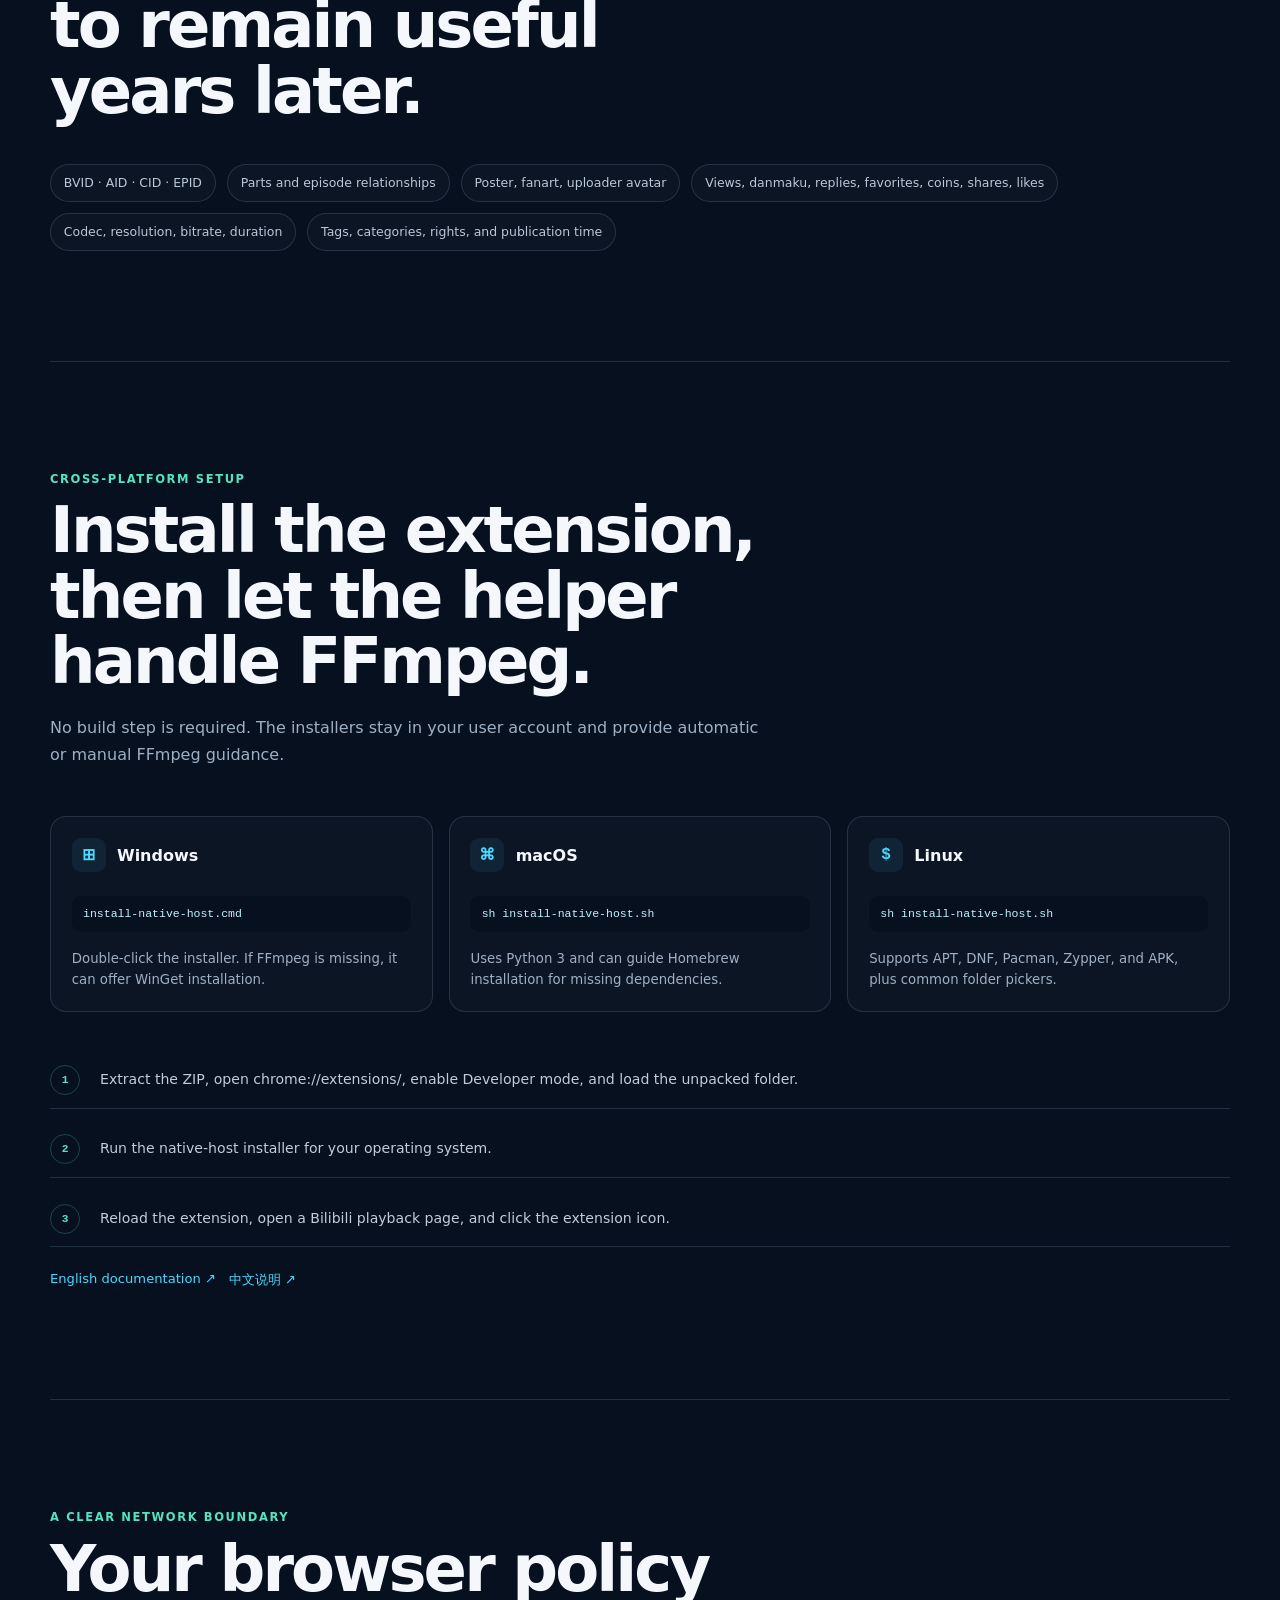
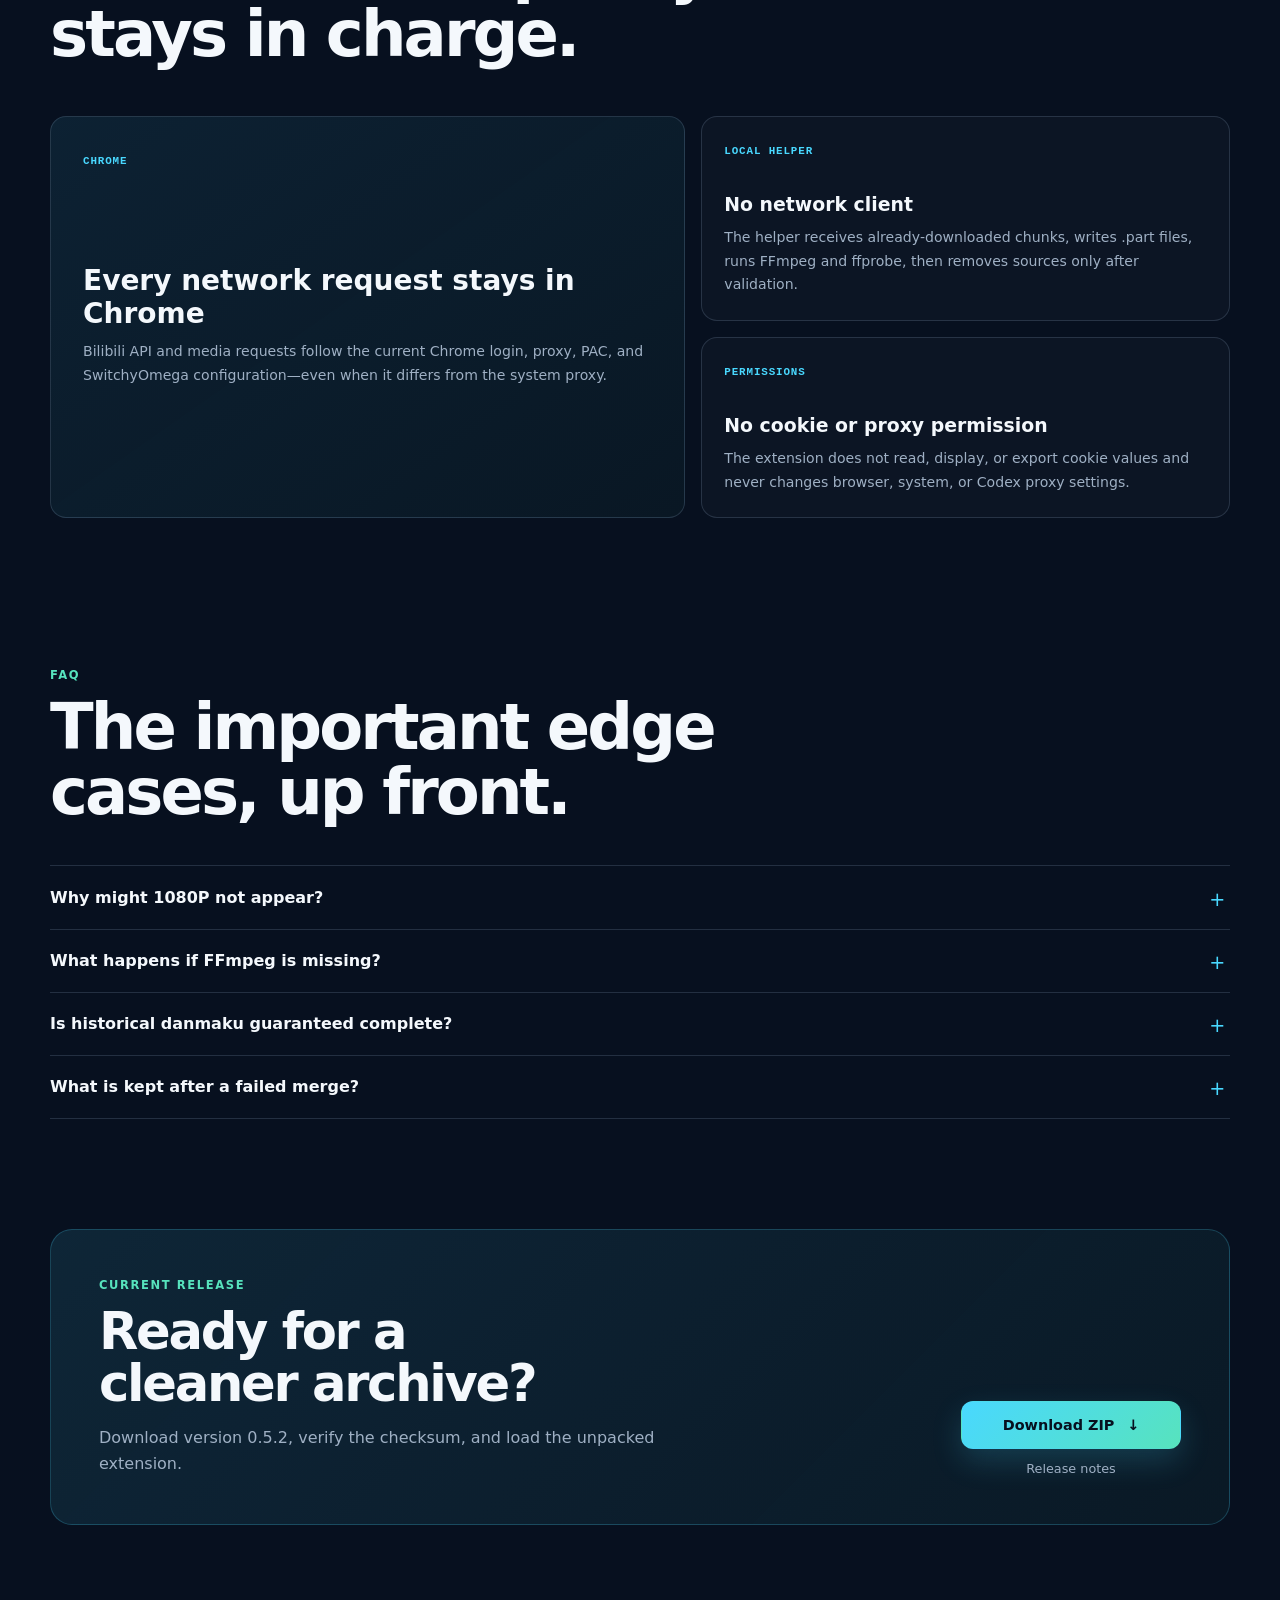
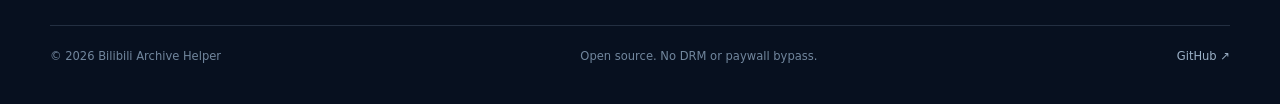
==== commit 4c86b952: "Match website checksum to release asset" ====
--- a/docs/index.html
+++ b/docs/index.html
@@ -52,7 +52,7 @@
             </a>
             <a class="button button-secondary" href="https://github.com/zhendongjia/bilibili-archive-helper" data-copy="viewSource">View source on GitHub</a>
           </div>
-          <p class="checksum"><span>SHA-256</span><code>5DC0ED96CD2B16D9EBD92F2E8FA150C6A3FC726DD562C81F34B814EB9F643499</code></p>
+          <p class="checksum"><span>SHA-256</span><code>394BEDE39D9D845C97A3DF5967E88D6FBCFFCF61919A554C15C73AE9EE1C1101</code></p>
         </div>
 
         <div class="workflow-card" aria-label="Archive workflow">
